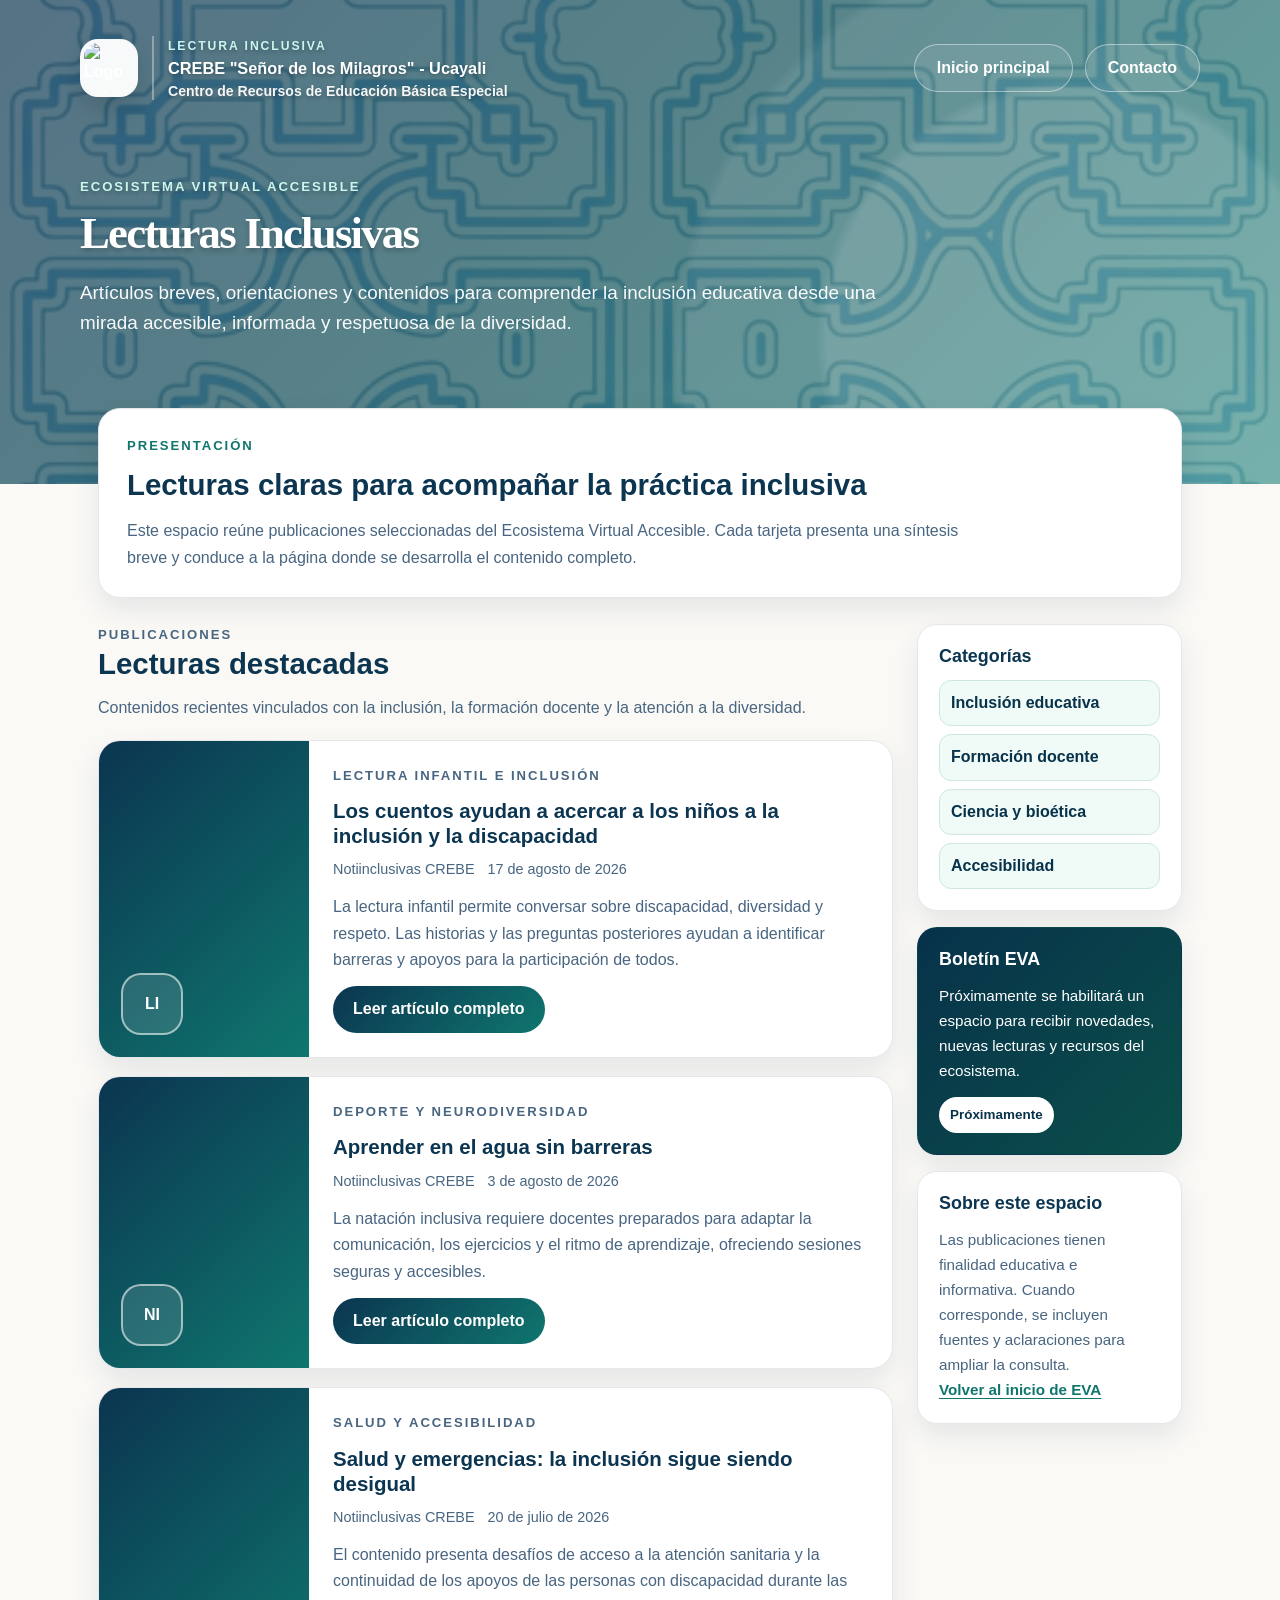
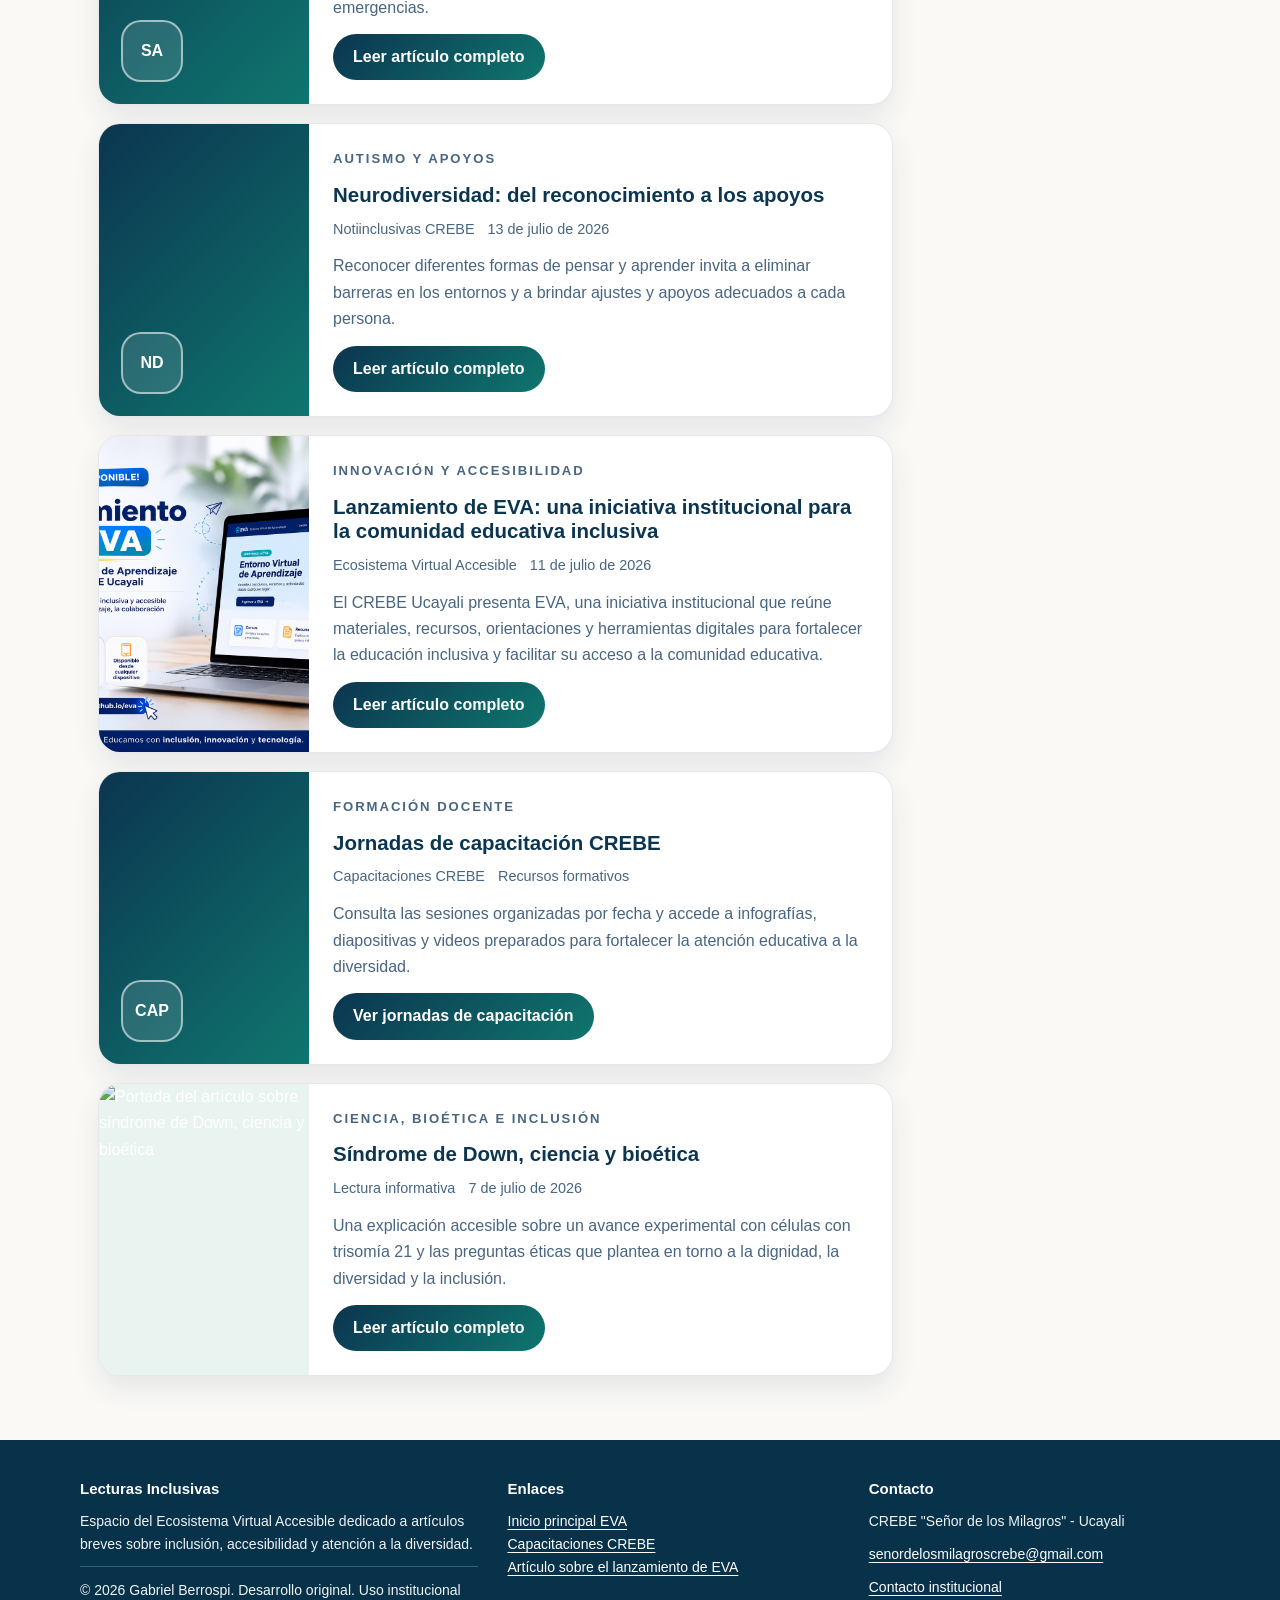
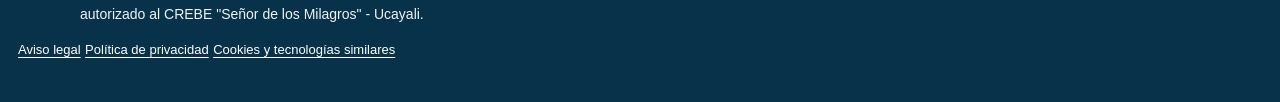
==== index.html @ e2139b3b "Integra estadísticas centrales de visitas EVA" ====
<!doctype html>
<html lang="es">
<head>
<meta charset="utf-8">
<meta http-equiv="Content-Security-Policy" content="default-src 'self'; base-uri 'self'; object-src 'none'; script-src 'self'; style-src 'self'; img-src 'self' data:; font-src 'self'; connect-src 'self' https://dteimbhwtzghhsijeeld.supabase.co; media-src 'self'; frame-src 'none'; form-action 'self'; manifest-src 'self'; worker-src 'self'; upgrade-insecure-requests">
<meta name="viewport" content="width=device-width, initial-scale=1">
<meta name="description" content="Lecturas Inclusivas, espacio educativo accesible del CREBE Señor de los Milagros - Ucayali, con artículos breves sobre inclusión, accesibilidad y atención a la diversidad.">
<meta name="author" content="Gabriel Berrospi">
<title>Lecturas Inclusivas | CREBE Ucayali</title>
<link rel="icon" type="image/webp" href="https://crebeucayali.github.io/accesos-complementarios/logo-crebe.webp">
<link rel="stylesheet" href="https://crebeucayali.github.io/accesos-complementarios/accesibilidad/accesibilidad.css?v=10">
<link rel="stylesheet" href="estilos.css?v=3">
</head>
<body>
<a class="salto-contenido" href="#contenido-principal">Ir al contenido</a>
<header class="cabecera" id="inicio">
<div class="patron-portada" aria-hidden="true"></div>
<nav class="navegacion" aria-label="Navegación principal">
<a class="marca-institucional" href="index.html" aria-label="Volver al inicio de Lecturas Inclusivas">
<img class="marca-logo-superior" src="https://crebeucayali.github.io/accesos-complementarios/logo-crebe.webp" alt="Logo del CREBE Señor de los Milagros - Ucayali">
<span class="marca-texto-superior"><span class="marca-modulo">Lectura Inclusiva</span><span class="marca-nombre-institucional">CREBE "Señor de los Milagros" - Ucayali</span><span class="marca-detalle-institucional">Centro de Recursos de Educación Básica Especial</span></span>
</a>
<div class="enlaces-cabecera"><a href="https://crebeucayali.github.io/">Inicio principal</a><a href="https://crebeucayali.github.io/accesos-complementarios/institucional/contacto.html">Contacto</a></div>
</nav>
<section class="portada">
<p class="etiqueta-superior">ECOSISTEMA VIRTUAL ACCESIBLE</p>
<h1>Lecturas Inclusivas</h1>
<p class="subtitulo">Artículos breves, orientaciones y contenidos para comprender la inclusión educativa desde una mirada accesible, informada y respetuosa de la diversidad.</p>
</section>
</header>
<main id="contenido-principal" class="contenido-principal">
<div class="contenedor">
<section class="introduccion" aria-labelledby="titulo-presentacion">
<p class="etiqueta-seccion">Presentación</p>
<h2 id="titulo-presentacion">Lecturas claras para acompañar la práctica inclusiva</h2>
<p>Este espacio reúne publicaciones seleccionadas del Ecosistema Virtual Accesible. Cada tarjeta presenta una síntesis breve y conduce a la página donde se desarrolla el contenido completo.</p>
</section>
<div class="layout-contenido">
<section class="columna-principal" aria-labelledby="titulo-publicaciones">
<div class="encabezado-listado">
<p class="etiqueta-seccion">Publicaciones</p>
<h2 id="titulo-publicaciones">Lecturas destacadas</h2>
<p>Contenidos recientes vinculados con la inclusión, la formación docente y la atención a la diversidad.</p>
</div>
<div class="lista-articulos">
<article class="tarjeta-horizontal">
<div class="tarjeta-visual"><span class="tarjeta-sigla">LI</span></div>
<div class="tarjeta-contenido">
<p class="tarjeta-etiqueta">Lectura infantil e inclusión</p>
<h3>Los cuentos ayudan a acercar a los niños a la inclusión y la discapacidad</h3>
<div class="tarjeta-meta"><span>Notiinclusivas CREBE</span><span>17 de agosto de 2026</span></div>
<p>La lectura infantil permite conversar sobre discapacidad, diversidad y respeto. Las historias y las preguntas posteriores ayudan a identificar barreras y apoyos para la participación de todos.</p>
<a class="boton" href="articulos/cuentos-inclusion-discapacidad/">Leer artículo completo</a>
</div>
</article>
<article class="tarjeta-horizontal">
<div class="tarjeta-visual"><span class="tarjeta-sigla">NI</span></div>
<div class="tarjeta-contenido">
<p class="tarjeta-etiqueta">Deporte y neurodiversidad</p>
<h3>Aprender en el agua sin barreras</h3>
<div class="tarjeta-meta"><span>Notiinclusivas CREBE</span><span>3 de agosto de 2026</span></div>
<p>La natación inclusiva requiere docentes preparados para adaptar la comunicación, los ejercicios y el ritmo de aprendizaje, ofreciendo sesiones seguras y accesibles.</p>
<a class="boton" href="articulos/natacion-inclusiva-sin-barreras/">Leer artículo completo</a>
</div>
</article>
<article class="tarjeta-horizontal">
<div class="tarjeta-visual"><span class="tarjeta-sigla">SA</span></div>
<div class="tarjeta-contenido">
<p class="tarjeta-etiqueta">Salud y accesibilidad</p>
<h3>Salud y emergencias: la inclusión sigue siendo desigual</h3>
<div class="tarjeta-meta"><span>Notiinclusivas CREBE</span><span>20 de julio de 2026</span></div>
<p>El contenido presenta desafíos de acceso a la atención sanitaria y la continuidad de los apoyos de las personas con discapacidad durante las emergencias.</p>
<a class="boton" href="articulos/salud-emergencias-inclusion/">Leer artículo completo</a>
</div>
</article>
<article class="tarjeta-horizontal">
<div class="tarjeta-visual"><span class="tarjeta-sigla">ND</span></div>
<div class="tarjeta-contenido">
<p class="tarjeta-etiqueta">Autismo y apoyos</p>
<h3>Neurodiversidad: del reconocimiento a los apoyos</h3>
<div class="tarjeta-meta"><span>Notiinclusivas CREBE</span><span>13 de julio de 2026</span></div>
<p>Reconocer diferentes formas de pensar y aprender invita a eliminar barreras en los entornos y a brindar ajustes y apoyos adecuados a cada persona.</p>
<a class="boton" href="articulos/neurodiversidad-del-reconocimiento-a-los-apoyos/">Leer artículo completo</a>
</div>
</article>


<article class="tarjeta-horizontal">
<div class="tarjeta-visual imagen"><img src="articulos/lanzamiento-eva/lanzamiento-eva.webp" alt="Portada del lanzamiento del Ecosistema Virtual Accesible del CREBE Ucayali" loading="lazy"></div>
<div class="tarjeta-contenido">
<p class="tarjeta-etiqueta">Innovación y accesibilidad</p>
<h3>Lanzamiento de EVA: una iniciativa institucional para la comunidad educativa inclusiva</h3>
<div class="tarjeta-meta"><span>Ecosistema Virtual Accesible</span><span>11 de julio de 2026</span></div>
<p>El CREBE Ucayali presenta EVA, una iniciativa institucional que reúne materiales, recursos, orientaciones y herramientas digitales para fortalecer la educación inclusiva y facilitar su acceso a la comunidad educativa.</p>
<a class="boton" href="articulos/lanzamiento-eva/">Leer artículo completo</a>
</div>
</article>
<article class="tarjeta-horizontal">
<div class="tarjeta-visual"><span class="tarjeta-sigla">CAP</span></div>
<div class="tarjeta-contenido">
<p class="tarjeta-etiqueta">Formación docente</p>
<h3>Jornadas de capacitación CREBE</h3>
<div class="tarjeta-meta"><span>Capacitaciones CREBE</span><span>Recursos formativos</span></div>
<p>Consulta las sesiones organizadas por fecha y accede a infografías, diapositivas y videos preparados para fortalecer la atención educativa a la diversidad.</p>
<a class="boton" href="https://crebeucayali.github.io/capacitaciones/">Ver jornadas de capacitación</a>
</div>
</article>
<article class="tarjeta-horizontal">
<div class="tarjeta-visual imagen"><img src="https://crebeucayali.github.io/noti-inclusivos/assets/img/sindrome-down-ciencia-bioetica.jpeg" alt="Portada del artículo sobre síndrome de Down, ciencia y bioética" loading="lazy"></div>
<div class="tarjeta-contenido">
<p class="tarjeta-etiqueta">Ciencia, bioética e inclusión</p>
<h3>Síndrome de Down, ciencia y bioética</h3>
<div class="tarjeta-meta"><span>Lectura informativa</span><span>7 de julio de 2026</span></div>
<p>Una explicación accesible sobre un avance experimental con células con trisomía 21 y las preguntas éticas que plantea en torno a la dignidad, la diversidad y la inclusión.</p>
<a class="boton" href="articulos/sindrome-down-y-bioetica/">Leer artículo completo</a>
</div>
</article>
</div>
</section>
<aside class="columna-lateral" aria-label="Información complementaria">
<section class="bloque-lateral">
<h2>Categorías</h2>
<ul class="lista-categorias">
<li><a href="#titulo-publicaciones">Inclusión educativa</a></li>
<li><a href="#titulo-publicaciones">Formación docente</a></li>
<li><a href="#titulo-publicaciones">Ciencia y bioética</a></li>
<li><a href="#titulo-publicaciones">Accesibilidad</a></li>
</ul>
</section>
<section class="bloque-lateral boletin">
<h2>Boletín EVA</h2>
<p>Próximamente se habilitará un espacio para recibir novedades, nuevas lecturas y recursos del ecosistema.</p>
<span class="estado-boletin">Próximamente</span>
</section>
<section class="bloque-lateral nota-lateral">
<h2>Sobre este espacio</h2>
<p>Las publicaciones tienen finalidad educativa e informativa. Cuando corresponde, se incluyen fuentes y aclaraciones para ampliar la consulta.</p>
<p class="nota-lateral-enlace"><a href="https://crebeucayali.github.io/">Volver al inicio de EVA</a></p>
</section>
</aside>
</div>
</div>
</main>
<footer class="footer-crebe" aria-label="Pie de página institucional">
<div class="footer-contenedor">
<section><h2>Lecturas Inclusivas</h2><p>Espacio del Ecosistema Virtual Accesible dedicado a artículos breves sobre inclusión, accesibilidad y atención a la diversidad.</p><p class="licencia-footer">© 2026 Gabriel Berrospi. Desarrollo original. Uso institucional autorizado al CREBE "Señor de los Milagros" - Ucayali.</p></section>
<nav><h2>Enlaces</h2><p><a href="https://crebeucayali.github.io/">Inicio principal EVA</a><br><a href="https://crebeucayali.github.io/capacitaciones/">Capacitaciones CREBE</a><br><a href="articulos/lanzamiento-eva/">Artículo sobre el lanzamiento de EVA</a></p></nav>
<section><h2>Contacto</h2><p>CREBE "Señor de los Milagros" - Ucayali</p><p><a href="mailto:senordelosmilagroscrebe@gmail.com">senordelosmilagroscrebe@gmail.com</a></p><p><a href="https://crebeucayali.github.io/accesos-complementarios/institucional/contacto.html">Contacto institucional</a></p></section>
</div>
<nav class="footer-legal-eva" aria-label="Enlaces legales">
<a href="https://crebeucayali.github.io/accesos-complementarios/paginas/aviso-legal.html">Aviso legal</a>
<a href="https://crebeucayali.github.io/accesos-complementarios/paginas/politica-privacidad.html">Política de privacidad</a>
<a href="https://crebeucayali.github.io/accesos-complementarios/paginas/politica-cookies.html">Cookies y tecnologías similares</a>
</nav>
</footer>
<script src="https://crebeucayali.github.io/accesos-complementarios/accesibilidad/accesibilidad.js?v=10" defer></script>
  <script src="https://crebeucayali.github.io/accesos-complementarios/estadisticas/visitas-eva.js?v=1" data-eva-modulo="noti_inclusivos" defer></script>
</body>
</html>
---- estilos.css ----
:root{--azul-900:#07324a;--azul-800:#0b3550;--verde-800:#0b4f4a;--verde-700:#0f766e;--verde-100:#e6f4f1;--verde-50:#f0fbf8;--arena-50:#faf9f6;--blanco:#fff;--tinta:#102a43;--texto:#1f2937;--texto-suave:#486581;--borde:#d9e2ec;--borde-suave:#e5e7eb;--sombra:0 12px 28px rgba(16,42,67,.09);--radio-lg:22px;--radio-pill:999px;--ancho:1120px;--fuente-base:Arial,Helvetica,sans-serif;--fuente-titulo:Georgia,"Times New Roman",serif}
*{box-sizing:border-box}html{scroll-behavior:smooth}body{margin:0;color:var(--texto);background:var(--arena-50);font-family:var(--fuente-base);font-size:16px;line-height:1.65}img{max-width:100%;height:auto}a{color:var(--verde-700);text-decoration:underline;text-underline-offset:3px}a:hover{color:var(--azul-800)}a:focus,button:focus{outline:3px solid rgba(15,118,110,.35);outline-offset:3px}.salto-contenido{position:absolute;left:-999px;top:12px;z-index:9999;padding:10px 16px;color:var(--azul-900);background:var(--blanco);border-radius:var(--radio-pill);font-weight:900}.salto-contenido:focus{left:12px}
.cabecera{position:relative;overflow:hidden;padding:30px 18px 145px;color:#fff;background:radial-gradient(circle at 84% 70%,rgba(255,255,255,.11) 0 22%,transparent 23%),radial-gradient(circle at 86% 74%,rgba(255,255,255,.08) 0 36%,transparent 37%),linear-gradient(135deg,#0b3550 0%,#0f4f57 48%,#0f766e 100%)}.patron-portada{position:absolute;inset:0;z-index:0;pointer-events:none;background-image:url("patron-shipibo.webp?v=2");background-repeat:repeat;background-size:cover;background-position:center;opacity:.30;filter:saturate(1.15) contrast(1.08)}.cabecera .navegacion,.cabecera .portada{position:relative;z-index:1}.navegacion,.portada,.contenedor,.footer-contenedor{width:100%;max-width:var(--ancho);margin:0 auto}.navegacion{display:flex;align-items:center;justify-content:space-between;gap:20px;flex-wrap:wrap}.marca-institucional{display:inline-flex;align-items:center;gap:14px;max-width:min(560px,100%);color:#fff;text-decoration:none;font-weight:900}.marca-logo-superior{display:block;width:58px;height:58px;object-fit:contain;flex-shrink:0;padding:4px;background:rgba(255,255,255,.96);border-radius:18px;box-shadow:0 10px 24px rgba(0,0,0,.14)}.marca-texto-superior{display:block;padding-left:14px;border-left:2px solid rgba(255,255,255,.35);text-shadow:0 2px 4px rgba(0,0,0,.28)}.marca-modulo{display:block;margin:0 0 3px;color:#c9f7ee;font-size:.76rem;letter-spacing:.16em;text-transform:uppercase}.marca-nombre-institucional{display:block;color:#fff;font-size:1.02rem;line-height:1.2}.marca-detalle-institucional{display:block;margin-top:4px;color:rgba(255,255,255,.94);font-size:.88rem;line-height:1.25}.enlaces-cabecera{display:flex;gap:12px;flex-wrap:wrap}.enlaces-cabecera a{display:inline-flex;align-items:center;justify-content:center;min-height:46px;padding:10px 22px;color:#fff;border:1px solid rgba(255,255,255,.45);border-radius:999px;font-weight:800;text-decoration:none;background:rgba(255,255,255,.08)}.enlaces-cabecera a:hover{color:#fff;background:rgba(255,255,255,.16)}.portada{margin-top:70px}.etiqueta-superior,.etiqueta-seccion,.tarjeta-etiqueta{margin:0 0 11px;font-size:.82rem;font-weight:900;letter-spacing:.15em;text-transform:uppercase}.etiqueta-superior{color:#c9f7ee;text-shadow:0 2px 4px rgba(0,0,0,.28)}.etiqueta-seccion,.tarjeta-etiqueta{color:var(--verde-700)}h1,h2,h3{line-height:1.2}h1{max-width:900px;margin:0 0 20px;color:#fff;font-family:var(--fuente-titulo);font-size:clamp(2.5rem,5.8vw,4.15rem);font-weight:600;letter-spacing:-.04em;text-shadow:0 3px 5px rgba(0,0,0,.22)}h2{margin:0 0 14px;color:var(--azul-800);font-size:clamp(1.45rem,2.8vw,2rem)}h3{margin:0 0 10px;color:var(--azul-800);font-size:1.28rem}.subtitulo{max-width:820px;margin:0;color:rgba(255,255,255,.96);font-size:1.18rem;line-height:1.6}
.contenido-principal{position:relative;z-index:2;margin-top:-76px;padding-bottom:64px}.contenedor{padding:0 18px}.introduccion{padding:26px 28px;margin-bottom:26px;background:var(--blanco);border:1px solid var(--borde-suave);border-radius:var(--radio-lg);box-shadow:var(--sombra)}.introduccion p:last-child{max-width:850px;margin-bottom:0;color:var(--texto-suave)}.layout-contenido{display:grid;grid-template-columns:minmax(0,3fr) minmax(230px,1fr);gap:24px;align-items:start}.columna-principal{min-width:0}.encabezado-listado{margin-bottom:18px}.encabezado-listado p{margin:0;color:var(--texto-suave)}.lista-articulos{display:grid;gap:18px}.tarjeta-horizontal{display:grid;grid-template-columns:210px minmax(0,1fr);overflow:hidden;background:var(--blanco);border:1px solid var(--borde-suave);border-radius:var(--radio-lg);box-shadow:var(--sombra)}.tarjeta-visual{display:flex;align-items:flex-end;justify-content:flex-start;min-height:190px;padding:22px;color:#fff;background:linear-gradient(135deg,var(--azul-800),var(--verde-700))}.tarjeta-visual.imagen{padding:0;background:#e9f4f1}.tarjeta-visual.imagen img{width:100%;height:100%;min-height:190px;object-fit:cover}.tarjeta-sigla{display:grid;width:62px;height:62px;place-items:center;border:2px solid rgba(255,255,255,.56);border-radius:20px;background:rgba(255,255,255,.12);font-weight:900}.tarjeta-contenido{display:flex;flex-direction:column;padding:24px}.tarjeta-contenido p{margin:0 0 13px;color:var(--texto-suave)}.tarjeta-meta{display:flex;flex-wrap:wrap;gap:7px 13px;margin-bottom:12px;color:var(--texto-suave);font-size:.9rem}.boton{display:inline-flex;align-items:center;justify-content:center;align-self:flex-start;min-height:44px;margin-top:auto;padding:10px 20px;color:#fff;background:linear-gradient(135deg,var(--azul-800),var(--verde-700));border-radius:var(--radio-pill);font-weight:900;text-decoration:none}.boton:hover{color:#fff;background:var(--azul-900)}
.columna-lateral{position:sticky;top:18px;display:grid;gap:16px}.bloque-lateral{padding:21px;background:var(--blanco);border:1px solid var(--borde-suave);border-radius:20px;box-shadow:var(--sombra)}.bloque-lateral h2{margin-bottom:12px;font-family:var(--fuente-base);font-size:1.12rem}.bloque-lateral p{margin:0;color:var(--texto-suave);font-size:.95rem}.lista-categorias{display:grid;gap:8px;margin:0;padding:0;list-style:none}.lista-categorias a{display:block;padding:9px 11px;color:var(--azul-900);background:var(--verde-50);border:1px solid #cce7e1;border-radius:12px;font-weight:800;text-decoration:none}.lista-categorias a:hover{background:var(--verde-100)}.boletin{color:#fff;background:linear-gradient(135deg,var(--azul-900),var(--verde-800));border-color:transparent}.boletin h2,.boletin p{color:#fff}.boletin .estado-boletin{display:inline-flex;margin-top:14px;padding:7px 11px;color:var(--azul-900);background:#fff;border-radius:999px;font-size:.84rem;font-weight:900}.nota-lateral a{font-weight:900}
.footer-crebe{padding:40px 18px;color:#fff;background:var(--azul-900)}.footer-contenedor{display:grid;grid-template-columns:1.2fr 1fr 1fr;gap:30px}.footer-crebe h2{margin:0 0 12px;color:#fff;font-size:.9375rem}.footer-crebe p{margin:0 0 10px;color:rgba(255,255,255,.94);font-size:.875rem}.footer-crebe a{color:#fff;font-size:.875rem}.licencia-footer{padding-top:12px;border-top:1px solid rgba(255,255,255,.22);font-size:.8125rem}.footer-legal-eva a{font-size:.8125rem}
@media(max-width:900px){.layout-contenido{grid-template-columns:1fr}.columna-lateral{position:static;grid-template-columns:repeat(2,minmax(0,1fr))}.footer-contenedor{grid-template-columns:1fr}.tarjeta-horizontal{grid-template-columns:180px minmax(0,1fr)}}
@media(max-width:650px){body{font-size:15.5px}.cabecera{padding:26px 18px 116px}.navegacion{align-items:flex-start;flex-direction:column}.marca-institucional{align-items:flex-start}.marca-logo-superior{width:52px;height:52px;border-radius:16px}.marca-texto-superior{padding-left:12px}.marca-nombre-institucional{font-size:.94rem}.marca-detalle-institucional{font-size:.82rem}.portada{margin-top:52px}.contenido-principal{margin-top:-58px}.introduccion{padding:22px}.tarjeta-horizontal{grid-template-columns:1fr}.tarjeta-visual,.tarjeta-visual.imagen img{min-height:150px}.tarjeta-contenido{padding:21px}.columna-lateral{grid-template-columns:1fr}}

.nota-lateral-enlace{margin-top:12px}

/* Escala tipográfica contenida para encabezados principales. */
.portada h1{
  font-size:clamp(2rem,3.5vw,3rem);
  line-height:1.10;
}
.contenido-principal h2:not(.bloque-lateral h2){
  font-size:clamp(1.5rem,2.3vw,1.875rem);
  line-height:1.20;
}
@media (max-width:760px){
  .portada h1{
    font-size:clamp(2rem,9vw,2.25rem);
  }
  .contenido-principal h2:not(.bloque-lateral h2){
    font-size:clamp(1.5rem,6vw,1.6875rem);
  }
}

/* Ajuste compartido de altura de la franja superior EVA */
@media (min-width:701px){
  .cabecera > .navegacion,
  .cabecera .navegacion{
    min-height:74px;
    padding-top:6px;
    padding-bottom:6px;
  }
}
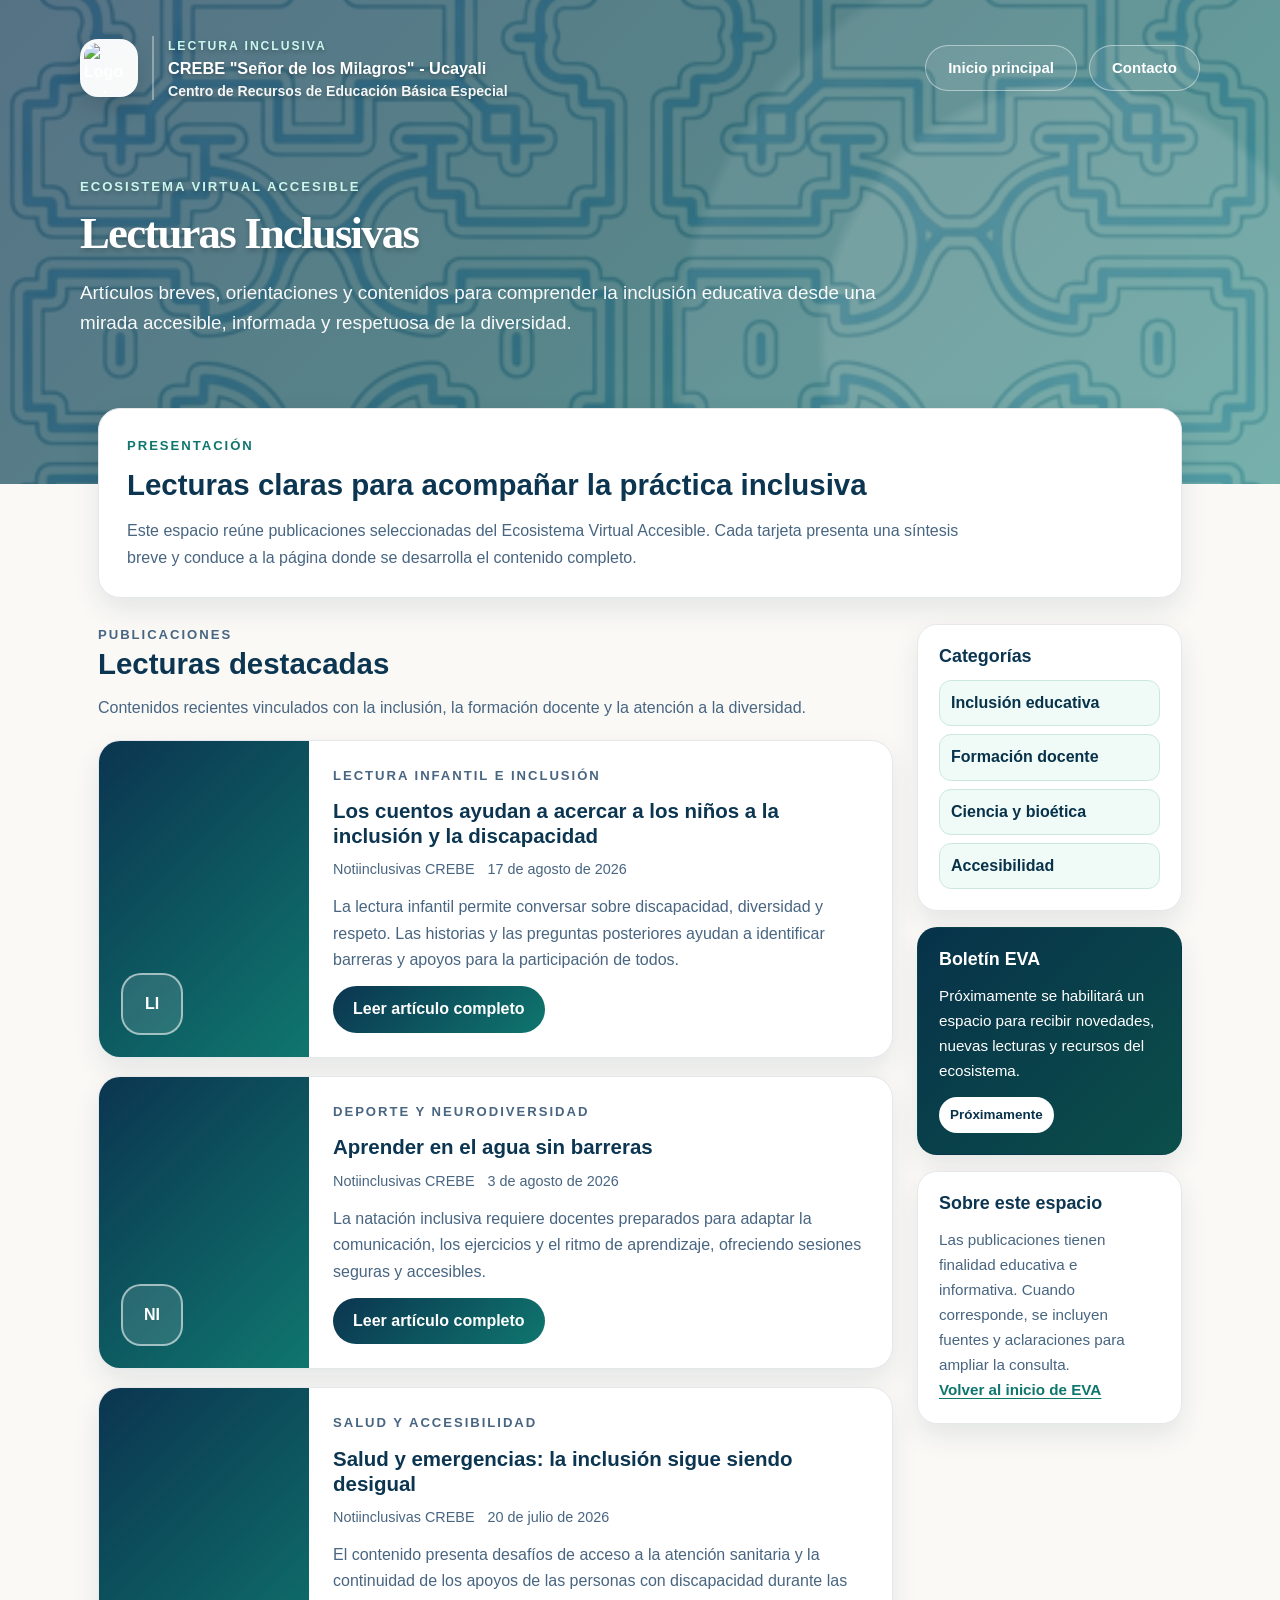
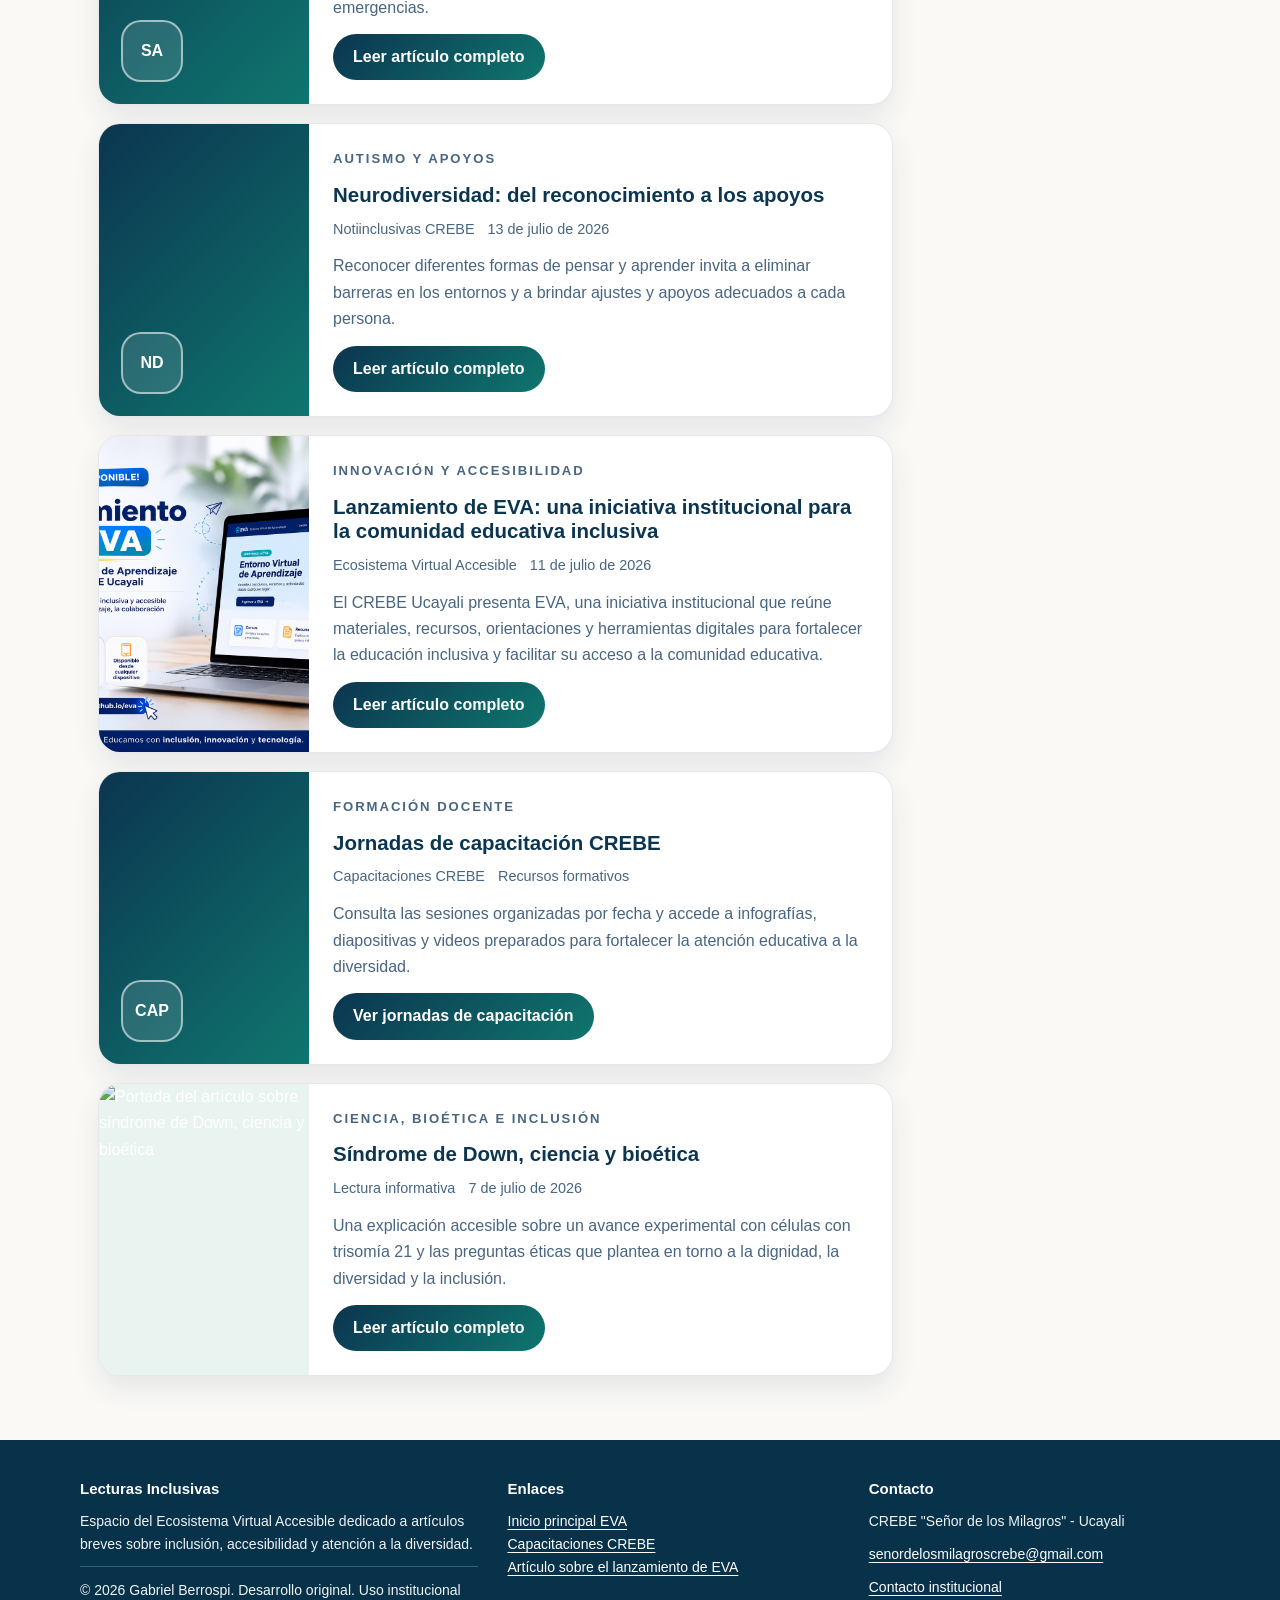
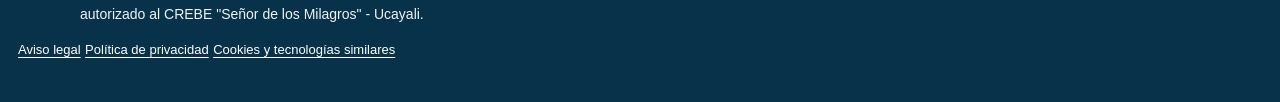
==== commit 4b7e71bf: "fix: actualizar ruta institucional de contacto" ====
--- a/index.html
+++ b/index.html
@@ -20,7 +20,7 @@
 <img class="marca-logo-superior" src="https://crebeucayali.github.io/accesos-complementarios/logo-crebe.webp" alt="Logo del CREBE Señor de los Milagros - Ucayali">
 <span class="marca-texto-superior"><span class="marca-modulo">Lectura Inclusiva</span><span class="marca-nombre-institucional">CREBE "Señor de los Milagros" - Ucayali</span><span class="marca-detalle-institucional">Centro de Recursos de Educación Básica Especial</span></span>
 </a>
-<div class="enlaces-cabecera"><a href="https://crebeucayali.github.io/">Inicio principal</a><a href="https://crebeucayali.github.io/accesos-complementarios/institucional/contacto.html">Contacto</a></div>
+<div class="enlaces-cabecera"><a href="https://crebeucayali.github.io/">Inicio principal</a><a href="https://crebeucayali.github.io/accesos-complementarios/paginas/contacto.html">Contacto</a></div>
 </nav>
 <section class="portada">
 <p class="etiqueta-superior">ECOSISTEMA VIRTUAL ACCESIBLE</p>
@@ -145,7 +145,7 @@
 <div class="footer-contenedor">
 <section><h2>Lecturas Inclusivas</h2><p>Espacio del Ecosistema Virtual Accesible dedicado a artículos breves sobre inclusión, accesibilidad y atención a la diversidad.</p><p class="licencia-footer">© 2026 Gabriel Berrospi. Desarrollo original. Uso institucional autorizado al CREBE "Señor de los Milagros" - Ucayali.</p></section>
 <nav><h2>Enlaces</h2><p><a href="https://crebeucayali.github.io/">Inicio principal EVA</a><br><a href="https://crebeucayali.github.io/capacitaciones/">Capacitaciones CREBE</a><br><a href="articulos/lanzamiento-eva/">Artículo sobre el lanzamiento de EVA</a></p></nav>
-<section><h2>Contacto</h2><p>CREBE "Señor de los Milagros" - Ucayali</p><p><a href="mailto:senordelosmilagroscrebe@gmail.com">senordelosmilagroscrebe@gmail.com</a></p><p><a href="https://crebeucayali.github.io/accesos-complementarios/institucional/contacto.html">Contacto institucional</a></p></section>
+<section><h2>Contacto</h2><p>CREBE "Señor de los Milagros" - Ucayali</p><p><a href="mailto:senordelosmilagroscrebe@gmail.com">senordelosmilagroscrebe@gmail.com</a></p><p><a href="https://crebeucayali.github.io/accesos-complementarios/paginas/contacto.html">Contacto institucional</a></p></section>
 </div>
 <nav class="footer-legal-eva" aria-label="Enlaces legales">
 <a href="https://crebeucayali.github.io/accesos-complementarios/paginas/aviso-legal.html">Aviso legal</a>
@@ -154,6 +154,6 @@
 </nav>
 </footer>
 <script src="https://crebeucayali.github.io/accesos-complementarios/accesibilidad/accesibilidad.js?v=10" defer></script>
-  <script src="https://crebeucayali.github.io/accesos-complementarios/estadisticas/visitas-eva.js?v=1" data-eva-modulo="noti_inclusivos" defer></script>
+  <script src="https://crebeucayali.github.io/accesos-complementarios/estadisticas/visitas-eva.js?v=2" data-eva-modulo="noti_inclusivos" defer></script>
 </body>
 </html>
--- a/estilos.css
+++ b/estilos.css
@@ -1,11 +1,11 @@
 :root{--azul-900:#07324a;--azul-800:#0b3550;--verde-800:#0b4f4a;--verde-700:#0f766e;--verde-100:#e6f4f1;--verde-50:#f0fbf8;--arena-50:#faf9f6;--blanco:#fff;--tinta:#102a43;--texto:#1f2937;--texto-suave:#486581;--borde:#d9e2ec;--borde-suave:#e5e7eb;--sombra:0 12px 28px rgba(16,42,67,.09);--radio-lg:22px;--radio-pill:999px;--ancho:1120px;--fuente-base:Arial,Helvetica,sans-serif;--fuente-titulo:Georgia,"Times New Roman",serif}
 *{box-sizing:border-box}html{scroll-behavior:smooth}body{margin:0;color:var(--texto);background:var(--arena-50);font-family:var(--fuente-base);font-size:16px;line-height:1.65}img{max-width:100%;height:auto}a{color:var(--verde-700);text-decoration:underline;text-underline-offset:3px}a:hover{color:var(--azul-800)}a:focus,button:focus{outline:3px solid rgba(15,118,110,.35);outline-offset:3px}.salto-contenido{position:absolute;left:-999px;top:12px;z-index:9999;padding:10px 16px;color:var(--azul-900);background:var(--blanco);border-radius:var(--radio-pill);font-weight:900}.salto-contenido:focus{left:12px}
-.cabecera{position:relative;overflow:hidden;padding:30px 18px 145px;color:#fff;background:radial-gradient(circle at 84% 70%,rgba(255,255,255,.11) 0 22%,transparent 23%),radial-gradient(circle at 86% 74%,rgba(255,255,255,.08) 0 36%,transparent 37%),linear-gradient(135deg,#0b3550 0%,#0f4f57 48%,#0f766e 100%)}.patron-portada{position:absolute;inset:0;z-index:0;pointer-events:none;background-image:url("patron-shipibo.webp?v=2");background-repeat:repeat;background-size:cover;background-position:center;opacity:.30;filter:saturate(1.15) contrast(1.08)}.cabecera .navegacion,.cabecera .portada{position:relative;z-index:1}.navegacion,.portada,.contenedor,.footer-contenedor{width:100%;max-width:var(--ancho);margin:0 auto}.navegacion{display:flex;align-items:center;justify-content:space-between;gap:20px;flex-wrap:wrap}.marca-institucional{display:inline-flex;align-items:center;gap:14px;max-width:min(560px,100%);color:#fff;text-decoration:none;font-weight:900}.marca-logo-superior{display:block;width:58px;height:58px;object-fit:contain;flex-shrink:0;padding:4px;background:rgba(255,255,255,.96);border-radius:18px;box-shadow:0 10px 24px rgba(0,0,0,.14)}.marca-texto-superior{display:block;padding-left:14px;border-left:2px solid rgba(255,255,255,.35);text-shadow:0 2px 4px rgba(0,0,0,.28)}.marca-modulo{display:block;margin:0 0 3px;color:#c9f7ee;font-size:.76rem;letter-spacing:.16em;text-transform:uppercase}.marca-nombre-institucional{display:block;color:#fff;font-size:1.02rem;line-height:1.2}.marca-detalle-institucional{display:block;margin-top:4px;color:rgba(255,255,255,.94);font-size:.88rem;line-height:1.25}.enlaces-cabecera{display:flex;gap:12px;flex-wrap:wrap}.enlaces-cabecera a{display:inline-flex;align-items:center;justify-content:center;min-height:46px;padding:10px 22px;color:#fff;border:1px solid rgba(255,255,255,.45);border-radius:999px;font-weight:800;text-decoration:none;background:rgba(255,255,255,.08)}.enlaces-cabecera a:hover{color:#fff;background:rgba(255,255,255,.16)}.portada{margin-top:70px}.etiqueta-superior,.etiqueta-seccion,.tarjeta-etiqueta{margin:0 0 11px;font-size:.82rem;font-weight:900;letter-spacing:.15em;text-transform:uppercase}.etiqueta-superior{color:#c9f7ee;text-shadow:0 2px 4px rgba(0,0,0,.28)}.etiqueta-seccion,.tarjeta-etiqueta{color:var(--verde-700)}h1,h2,h3{line-height:1.2}h1{max-width:900px;margin:0 0 20px;color:#fff;font-family:var(--fuente-titulo);font-size:clamp(2.5rem,5.8vw,4.15rem);font-weight:600;letter-spacing:-.04em;text-shadow:0 3px 5px rgba(0,0,0,.22)}h2{margin:0 0 14px;color:var(--azul-800);font-size:clamp(1.45rem,2.8vw,2rem)}h3{margin:0 0 10px;color:var(--azul-800);font-size:1.28rem}.subtitulo{max-width:820px;margin:0;color:rgba(255,255,255,.96);font-size:1.18rem;line-height:1.6}
+.cabecera{position:relative;overflow:hidden;padding:30px 18px 145px;color:#fff;background:radial-gradient(circle at 84% 70%,rgba(255,255,255,.11) 0 22%,transparent 23%),radial-gradient(circle at 86% 74%,rgba(255,255,255,.08) 0 36%,transparent 37%),linear-gradient(135deg,#0b3550 0%,#0f4f57 48%,#0f766e 100%)}.patron-portada{position:absolute;inset:0;z-index:0;pointer-events:none;background-image:url("patron-shipibo.webp?v=2");background-repeat:repeat;background-size:cover;background-position:center;opacity:.30;filter:saturate(1.15) contrast(1.08)}.cabecera .navegacion,.cabecera .portada{position:relative;z-index:1}.navegacion,.portada,.contenedor,.footer-contenedor{width:100%;max-width:var(--ancho);margin:0 auto}.navegacion{display:flex;align-items:center;justify-content:space-between;gap:20px;flex-wrap:wrap}.marca-institucional{display:inline-flex;align-items:center;gap:14px;max-width:min(560px,100%);color:#fff;text-decoration:none;font-weight:900}.marca-logo-superior{display:block;width:58px;height:58px;object-fit:contain;flex-shrink:0;padding:4px;background:rgba(255,255,255,.96);border-radius:18px;box-shadow:0 10px 24px rgba(0,0,0,.14)}.marca-texto-superior{display:block;padding-left:14px;border-left:2px solid rgba(255,255,255,.35);text-shadow:0 2px 4px rgba(0,0,0,.28)}.marca-modulo{display:block;margin:0 0 3px;color:#c9f7ee;font-size:.76rem;letter-spacing:.16em;text-transform:uppercase}.marca-nombre-institucional{display:block;color:#fff;font-size:1.02rem;line-height:1.2}.marca-detalle-institucional{display:block;margin-top:4px;color:rgba(255,255,255,.94);font-size:.88rem;line-height:1.25}.enlaces-cabecera{display:flex;gap:12px;flex-wrap:wrap}.enlaces-cabecera a{display:inline-flex;align-items:center;justify-content:center;min-height:46px;padding:10px 22px;color:#fff;border:1px solid rgba(255,255,255,.45);border-radius:999px;font-size:0.9375rem;font-weight:600;text-decoration:none;background:rgba(255,255,255,.08)}.enlaces-cabecera a:hover{color:#fff;background:rgba(255,255,255,.16)}.portada{margin-top:70px}.etiqueta-superior,.etiqueta-seccion,.tarjeta-etiqueta{margin:0 0 11px;font-size:.82rem;font-weight:900;letter-spacing:.15em;text-transform:uppercase}.etiqueta-superior{color:#c9f7ee;text-shadow:0 2px 4px rgba(0,0,0,.28)}.etiqueta-seccion,.tarjeta-etiqueta{color:var(--verde-700)}h1,h2,h3{line-height:1.2}h1{max-width:900px;margin:0 0 20px;color:#fff;font-family:var(--fuente-titulo);font-size:clamp(2.5rem,5.8vw,4.15rem);font-weight:600;letter-spacing:-.04em;text-shadow:0 3px 5px rgba(0,0,0,.22)}h2{margin:0 0 14px;color:var(--azul-800);font-size:clamp(1.45rem,2.8vw,2rem)}h3{margin:0 0 10px;color:var(--azul-800);font-size:1.28rem}.subtitulo{max-width:820px;margin:0;color:rgba(255,255,255,.96);font-size:1.18rem;line-height:1.6}
 .contenido-principal{position:relative;z-index:2;margin-top:-76px;padding-bottom:64px}.contenedor{padding:0 18px}.introduccion{padding:26px 28px;margin-bottom:26px;background:var(--blanco);border:1px solid var(--borde-suave);border-radius:var(--radio-lg);box-shadow:var(--sombra)}.introduccion p:last-child{max-width:850px;margin-bottom:0;color:var(--texto-suave)}.layout-contenido{display:grid;grid-template-columns:minmax(0,3fr) minmax(230px,1fr);gap:24px;align-items:start}.columna-principal{min-width:0}.encabezado-listado{margin-bottom:18px}.encabezado-listado p{margin:0;color:var(--texto-suave)}.lista-articulos{display:grid;gap:18px}.tarjeta-horizontal{display:grid;grid-template-columns:210px minmax(0,1fr);overflow:hidden;background:var(--blanco);border:1px solid var(--borde-suave);border-radius:var(--radio-lg);box-shadow:var(--sombra)}.tarjeta-visual{display:flex;align-items:flex-end;justify-content:flex-start;min-height:190px;padding:22px;color:#fff;background:linear-gradient(135deg,var(--azul-800),var(--verde-700))}.tarjeta-visual.imagen{padding:0;background:#e9f4f1}.tarjeta-visual.imagen img{width:100%;height:100%;min-height:190px;object-fit:cover}.tarjeta-sigla{display:grid;width:62px;height:62px;place-items:center;border:2px solid rgba(255,255,255,.56);border-radius:20px;background:rgba(255,255,255,.12);font-weight:900}.tarjeta-contenido{display:flex;flex-direction:column;padding:24px}.tarjeta-contenido p{margin:0 0 13px;color:var(--texto-suave)}.tarjeta-meta{display:flex;flex-wrap:wrap;gap:7px 13px;margin-bottom:12px;color:var(--texto-suave);font-size:.9rem}.boton{display:inline-flex;align-items:center;justify-content:center;align-self:flex-start;min-height:44px;margin-top:auto;padding:10px 20px;color:#fff;background:linear-gradient(135deg,var(--azul-800),var(--verde-700));border-radius:var(--radio-pill);font-weight:900;text-decoration:none}.boton:hover{color:#fff;background:var(--azul-900)}
 .columna-lateral{position:sticky;top:18px;display:grid;gap:16px}.bloque-lateral{padding:21px;background:var(--blanco);border:1px solid var(--borde-suave);border-radius:20px;box-shadow:var(--sombra)}.bloque-lateral h2{margin-bottom:12px;font-family:var(--fuente-base);font-size:1.12rem}.bloque-lateral p{margin:0;color:var(--texto-suave);font-size:.95rem}.lista-categorias{display:grid;gap:8px;margin:0;padding:0;list-style:none}.lista-categorias a{display:block;padding:9px 11px;color:var(--azul-900);background:var(--verde-50);border:1px solid #cce7e1;border-radius:12px;font-weight:800;text-decoration:none}.lista-categorias a:hover{background:var(--verde-100)}.boletin{color:#fff;background:linear-gradient(135deg,var(--azul-900),var(--verde-800));border-color:transparent}.boletin h2,.boletin p{color:#fff}.boletin .estado-boletin{display:inline-flex;margin-top:14px;padding:7px 11px;color:var(--azul-900);background:#fff;border-radius:999px;font-size:.84rem;font-weight:900}.nota-lateral a{font-weight:900}
 .footer-crebe{padding:40px 18px;color:#fff;background:var(--azul-900)}.footer-contenedor{display:grid;grid-template-columns:1.2fr 1fr 1fr;gap:30px}.footer-crebe h2{margin:0 0 12px;color:#fff;font-size:.9375rem}.footer-crebe p{margin:0 0 10px;color:rgba(255,255,255,.94);font-size:.875rem}.footer-crebe a{color:#fff;font-size:.875rem}.licencia-footer{padding-top:12px;border-top:1px solid rgba(255,255,255,.22);font-size:.8125rem}.footer-legal-eva a{font-size:.8125rem}
 @media(max-width:900px){.layout-contenido{grid-template-columns:1fr}.columna-lateral{position:static;grid-template-columns:repeat(2,minmax(0,1fr))}.footer-contenedor{grid-template-columns:1fr}.tarjeta-horizontal{grid-template-columns:180px minmax(0,1fr)}}
-@media(max-width:650px){body{font-size:15.5px}.cabecera{padding:26px 18px 116px}.navegacion{align-items:flex-start;flex-direction:column}.marca-institucional{align-items:flex-start}.marca-logo-superior{width:52px;height:52px;border-radius:16px}.marca-texto-superior{padding-left:12px}.marca-nombre-institucional{font-size:.94rem}.marca-detalle-institucional{font-size:.82rem}.portada{margin-top:52px}.contenido-principal{margin-top:-58px}.introduccion{padding:22px}.tarjeta-horizontal{grid-template-columns:1fr}.tarjeta-visual,.tarjeta-visual.imagen img{min-height:150px}.tarjeta-contenido{padding:21px}.columna-lateral{grid-template-columns:1fr}}
+@media(max-width:650px){.enlaces-cabecera a{font-size:0.875rem}body{font-size:15.5px}.cabecera{padding:26px 18px 116px}.navegacion{align-items:flex-start;flex-direction:column}.marca-institucional{align-items:flex-start}.marca-logo-superior{width:52px;height:52px;border-radius:16px}.marca-texto-superior{padding-left:12px}.marca-nombre-institucional{font-size:.94rem}.marca-detalle-institucional{font-size:.82rem}.portada{margin-top:52px}.contenido-principal{margin-top:-58px}.introduccion{padding:22px}.tarjeta-horizontal{grid-template-columns:1fr}.tarjeta-visual,.tarjeta-visual.imagen img{min-height:150px}.tarjeta-contenido{padding:21px}.columna-lateral{grid-template-columns:1fr}}
 
 .nota-lateral-enlace{margin-top:12px}
 
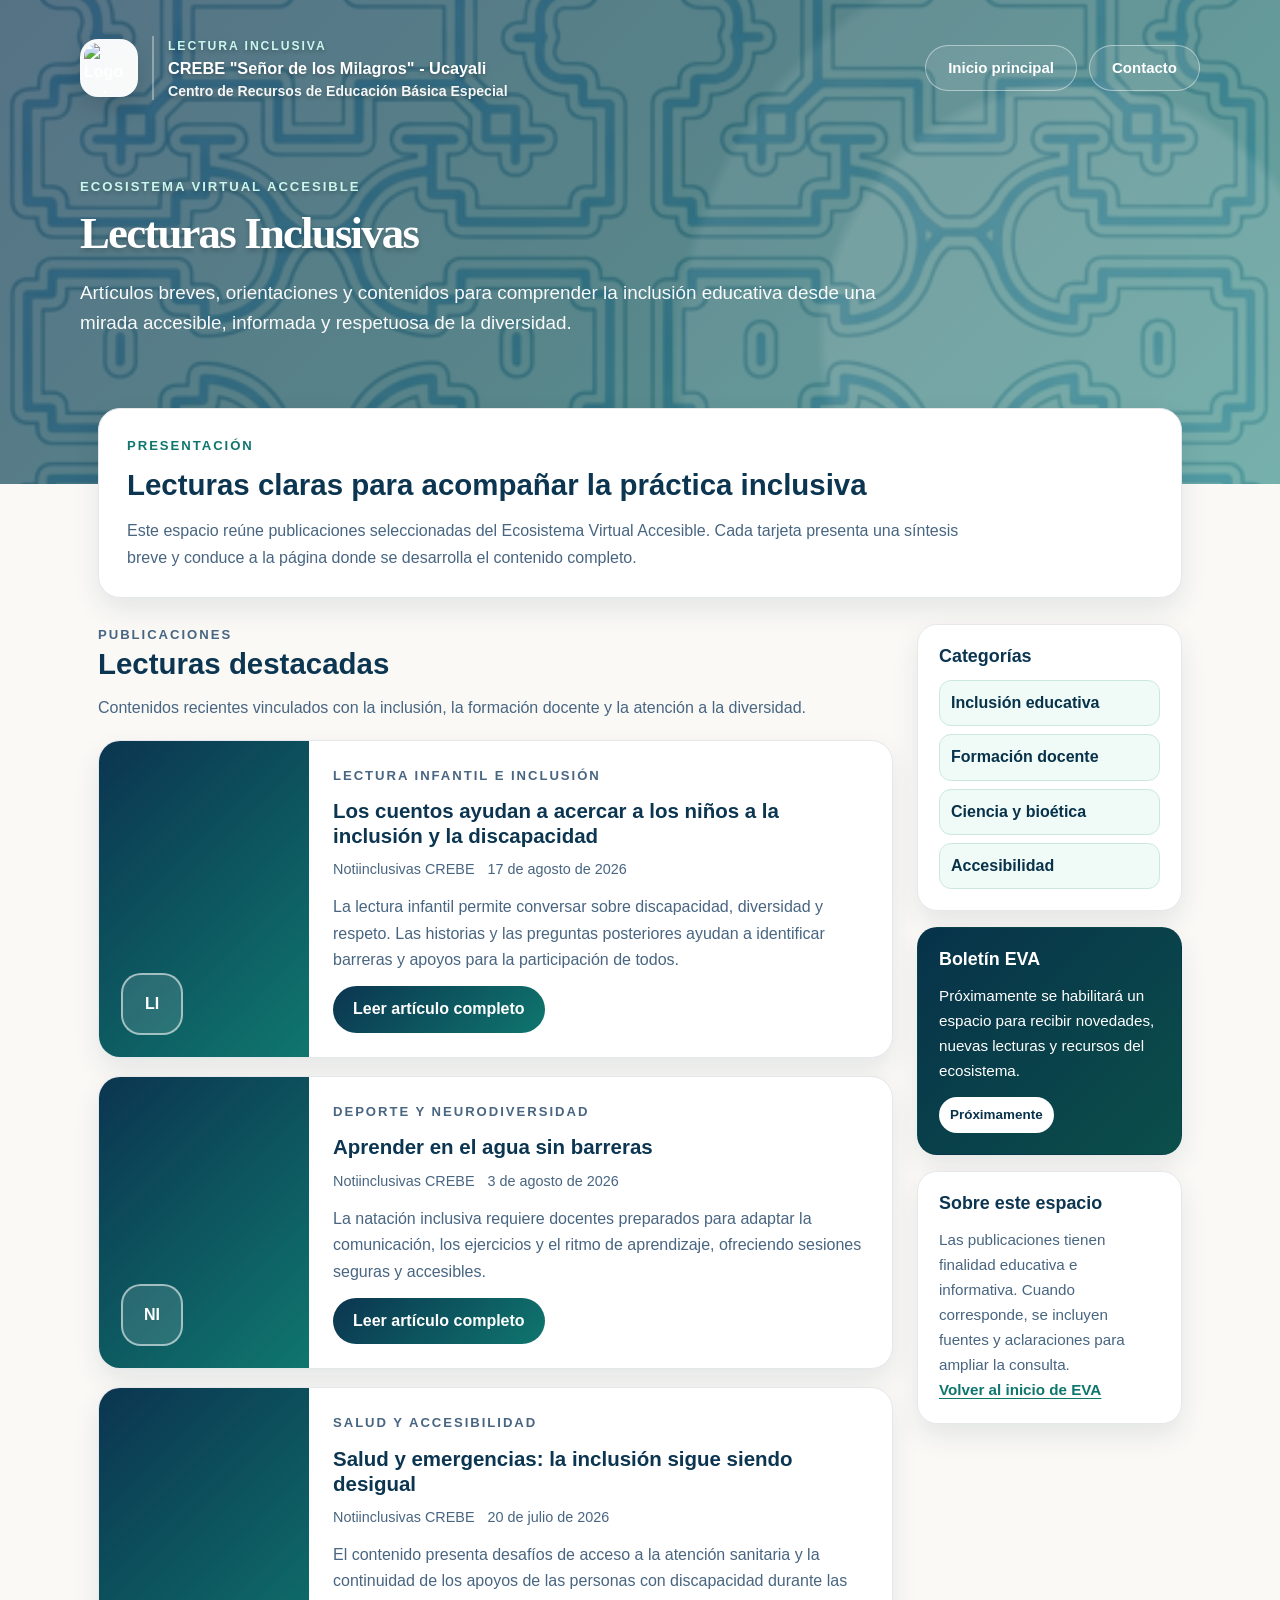
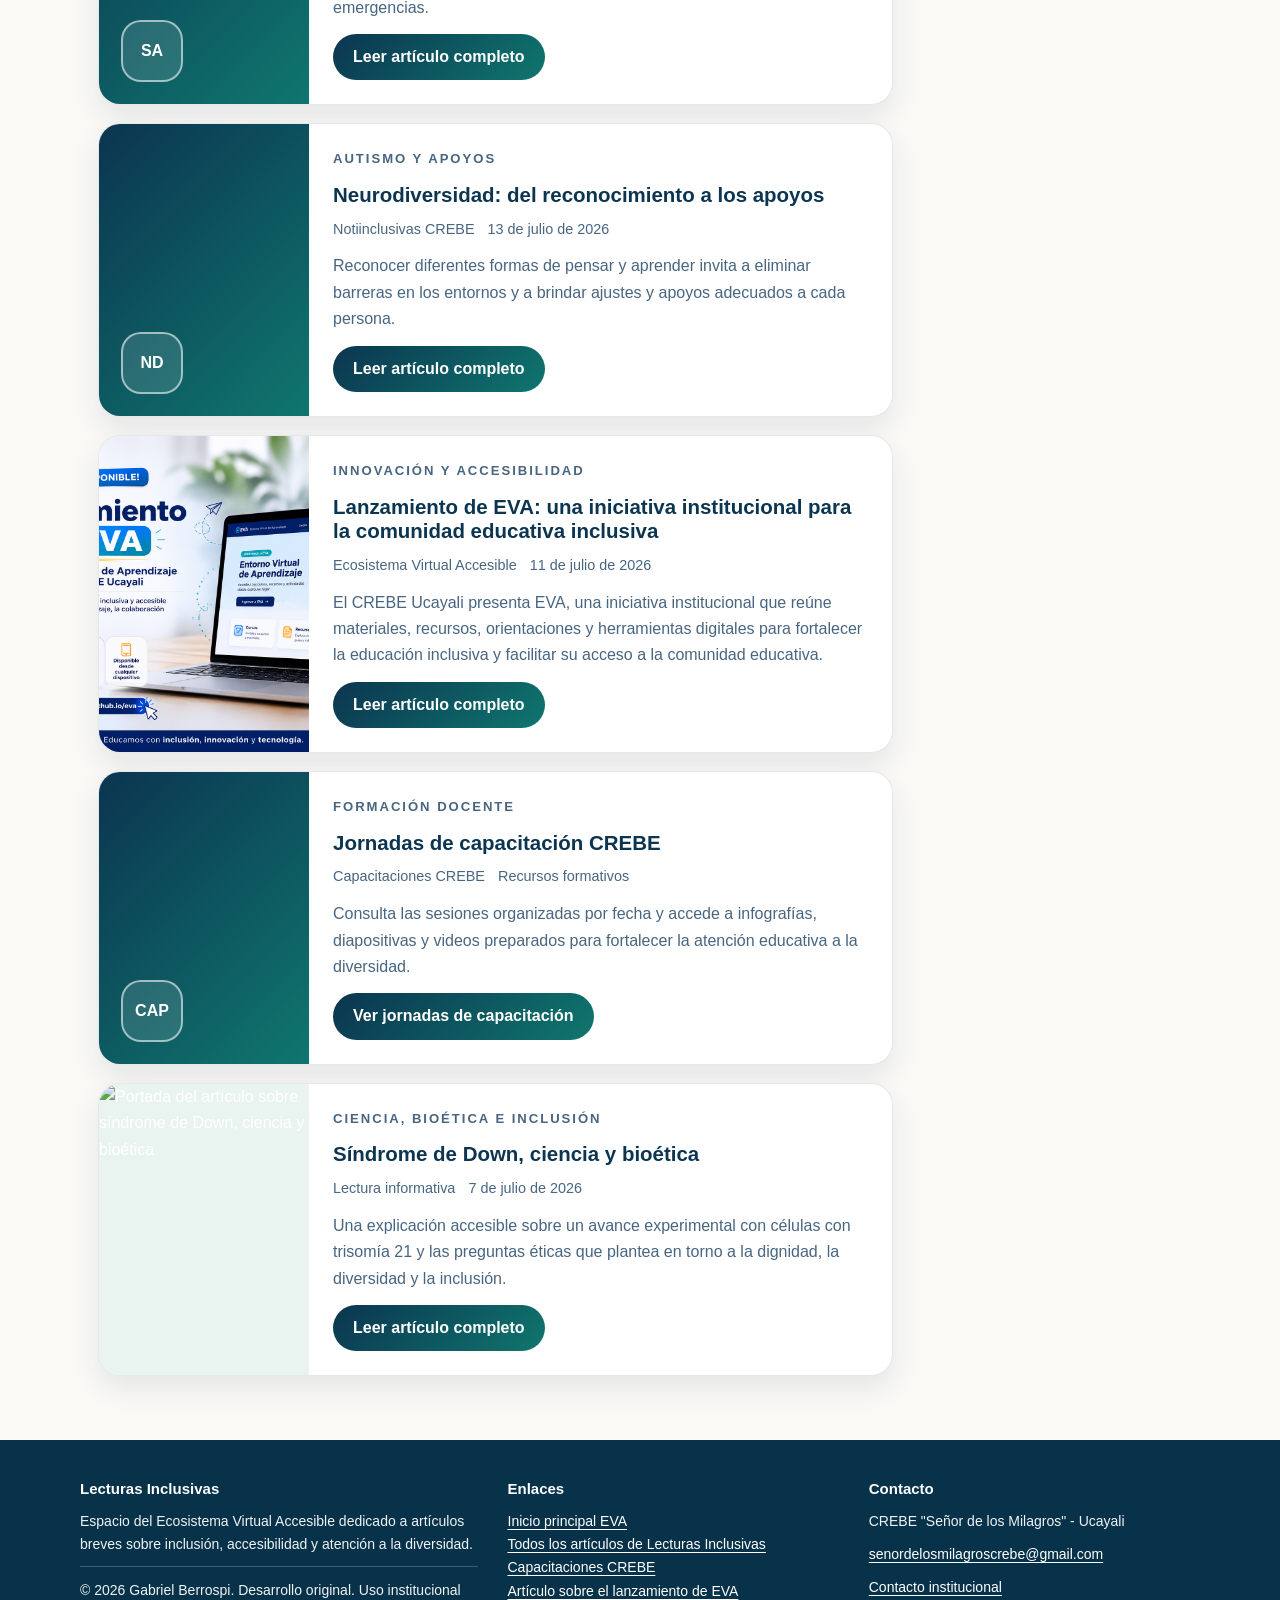
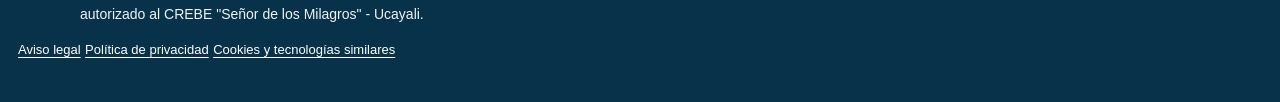
==== commit e7b11b83: "Fase 9 Etapa 6: conectar índice y artículo huérfano" ====
--- a/index.html
+++ b/index.html
@@ -2,11 +2,50 @@
 <html lang="es">
 <head>
 <meta charset="utf-8">
-<meta http-equiv="Content-Security-Policy" content="default-src 'self'; base-uri 'self'; object-src 'none'; script-src 'self'; style-src 'self'; img-src 'self' data:; font-src 'self'; connect-src 'self' https://dteimbhwtzghhsijeeld.supabase.co; media-src 'self'; frame-src 'none'; form-action 'self'; manifest-src 'self'; worker-src 'self'; upgrade-insecure-requests">
+<meta http-equiv="Content-Security-Policy" content="default-src 'self'; base-uri 'self'; object-src 'none'; script-src 'self' 'sha256-YXiYriHQ3SMO0+k68l/6sanUkybjKk0rswz3hgb+fO8='; style-src 'self'; img-src 'self' data:; font-src 'self'; connect-src 'self' https://dteimbhwtzghhsijeeld.supabase.co; media-src 'self'; frame-src 'none'; form-action 'self'; manifest-src 'self'; worker-src 'self'; upgrade-insecure-requests">
 <meta name="viewport" content="width=device-width, initial-scale=1">
 <meta name="description" content="Lecturas Inclusivas, espacio educativo accesible del CREBE Señor de los Milagros - Ucayali, con artículos breves sobre inclusión, accesibilidad y atención a la diversidad.">
 <meta name="author" content="Gabriel Berrospi">
 <title>Lecturas Inclusivas | CREBE Ucayali</title>
+<script type="application/ld+json">
+{
+  "@context": "https://schema.org",
+  "@graph": [
+    {
+      "@type": "EducationalOrganization",
+      "@id": "https://crebeucayali.github.io/#organization",
+      "name": "CREBE Señor de los Milagros - Ucayali",
+      "alternateName": "CREBE Ucayali",
+      "url": "https://crebeucayali.github.io/",
+      "logo": "https://crebeucayali.github.io/accesos-complementarios/logo-crebe.webp"
+    },
+    {
+      "@type": "WebSite",
+      "@id": "https://crebeucayali.github.io/#website",
+      "name": "CREBE Señor de los Milagros Región Ucayali",
+      "url": "https://crebeucayali.github.io/",
+      "publisher": {
+        "@id": "https://crebeucayali.github.io/#organization"
+      }
+    },
+    {
+      "@type": "WebPage",
+      "@id": "https://crebeucayali.github.io/noti-inclusivos/#webpage",
+      "url": "https://crebeucayali.github.io/noti-inclusivos/",
+      "name": "Lecturas Inclusivas | CREBE Ucayali",
+      "description": "Lecturas Inclusivas, espacio educativo accesible del CREBE Señor de los Milagros - Ucayali, con artículos breves sobre inclusión, accesibilidad y atención a la diversidad.",
+      "isPartOf": {
+        "@id": "https://crebeucayali.github.io/#website"
+      },
+      "publisher": {
+        "@id": "https://crebeucayali.github.io/#organization"
+      },
+      "inLanguage": "es-PE"
+    }
+  ]
+}
+</script>
+<link rel="canonical" href="https://crebeucayali.github.io/noti-inclusivos/">
 <link rel="icon" type="image/webp" href="https://crebeucayali.github.io/accesos-complementarios/logo-crebe.webp">
 <link rel="stylesheet" href="https://crebeucayali.github.io/accesos-complementarios/accesibilidad/accesibilidad.css?v=10">
 <link rel="stylesheet" href="estilos.css?v=3">
@@ -144,7 +183,7 @@
 <footer class="footer-crebe" aria-label="Pie de página institucional">
 <div class="footer-contenedor">
 <section><h2>Lecturas Inclusivas</h2><p>Espacio del Ecosistema Virtual Accesible dedicado a artículos breves sobre inclusión, accesibilidad y atención a la diversidad.</p><p class="licencia-footer">© 2026 Gabriel Berrospi. Desarrollo original. Uso institucional autorizado al CREBE "Señor de los Milagros" - Ucayali.</p></section>
-<nav><h2>Enlaces</h2><p><a href="https://crebeucayali.github.io/">Inicio principal EVA</a><br><a href="https://crebeucayali.github.io/capacitaciones/">Capacitaciones CREBE</a><br><a href="articulos/lanzamiento-eva/">Artículo sobre el lanzamiento de EVA</a></p></nav>
+<nav><h2>Enlaces</h2><p><a href="https://crebeucayali.github.io/">Inicio principal EVA</a><br><a href="articulos/">Todos los artículos de Lecturas Inclusivas</a><br><a href="https://crebeucayali.github.io/capacitaciones/">Capacitaciones CREBE</a><br><a href="articulos/lanzamiento-eva/">Artículo sobre el lanzamiento de EVA</a></p></nav>
 <section><h2>Contacto</h2><p>CREBE "Señor de los Milagros" - Ucayali</p><p><a href="mailto:senordelosmilagroscrebe@gmail.com">senordelosmilagroscrebe@gmail.com</a></p><p><a href="https://crebeucayali.github.io/accesos-complementarios/paginas/contacto.html">Contacto institucional</a></p></section>
 </div>
 <nav class="footer-legal-eva" aria-label="Enlaces legales">
